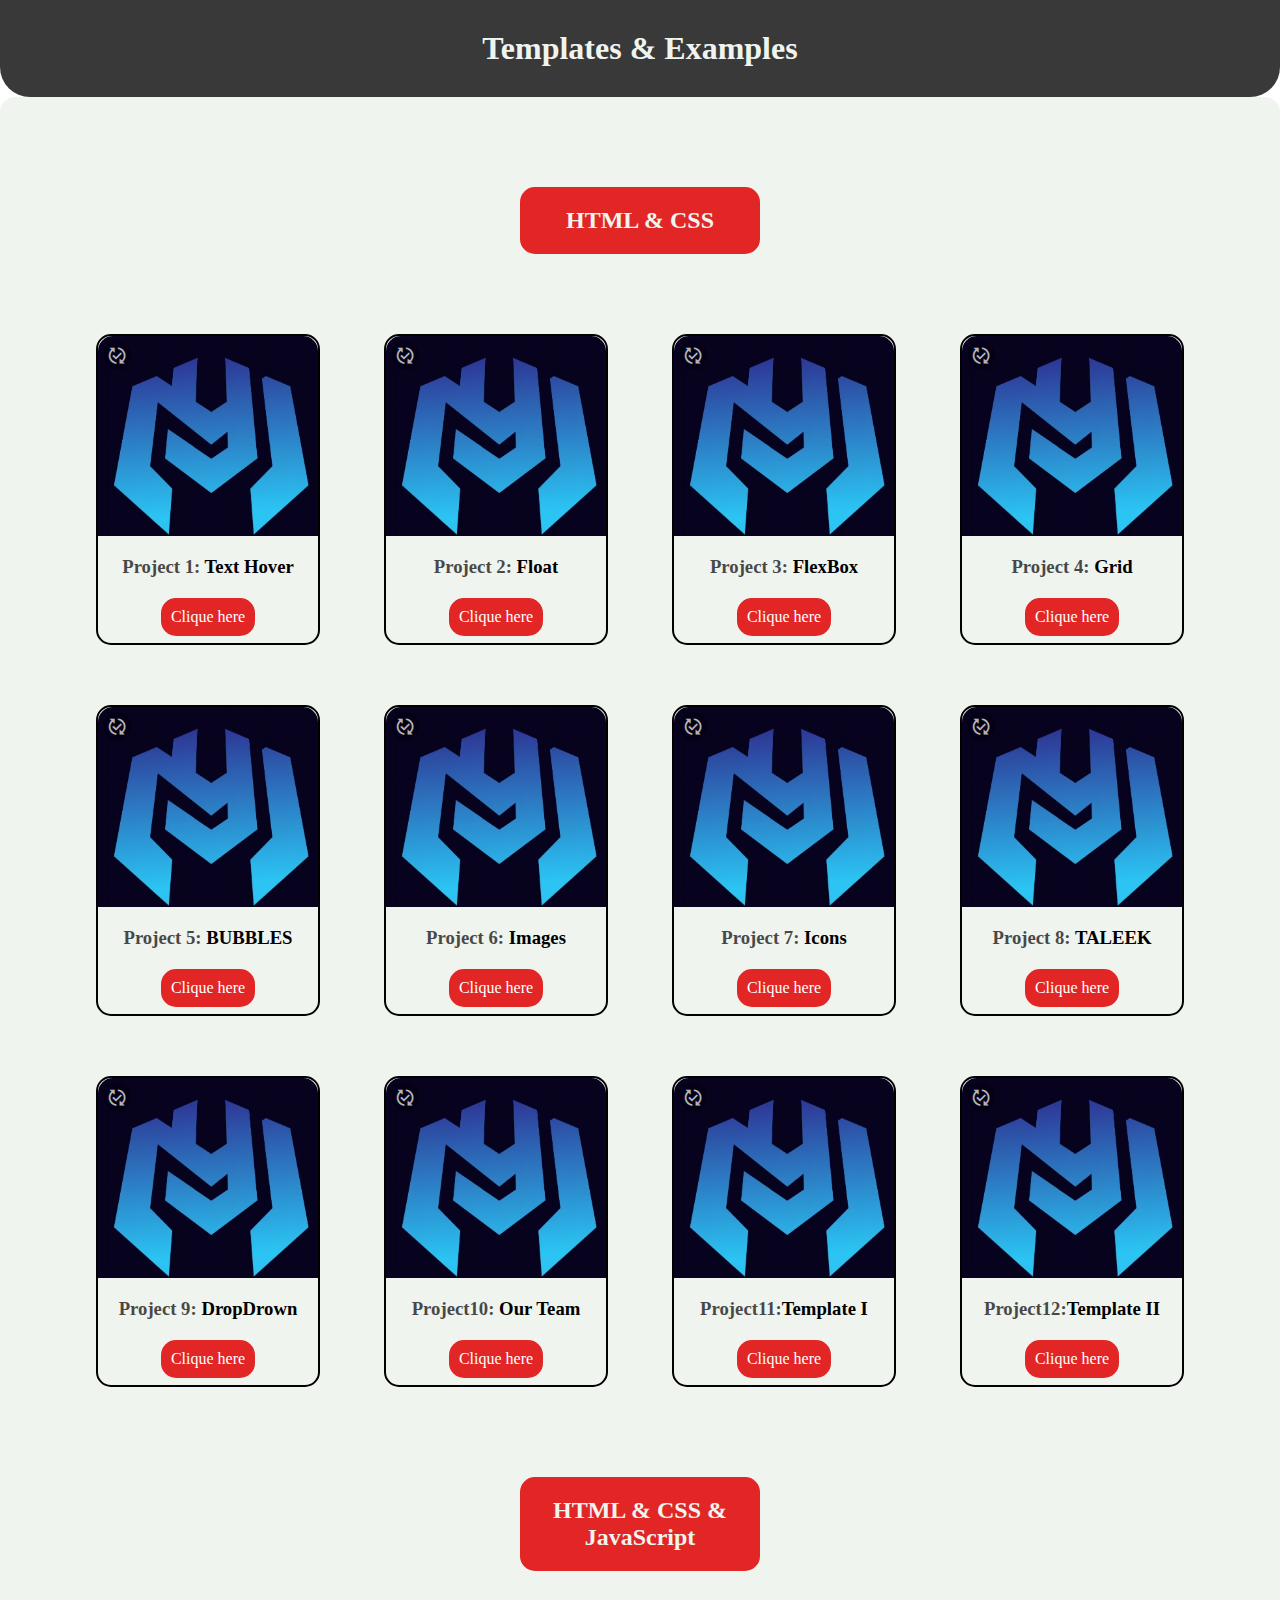
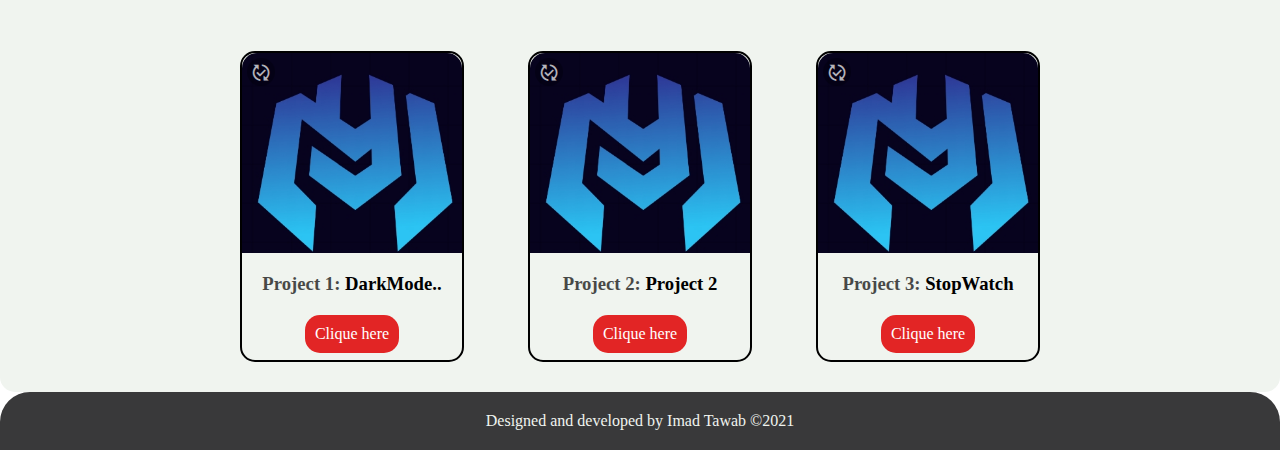
==== index.html @ 24a08903 "Rename project1.html to index.html" ====
<!DOCTYPE html>
<html lang="en">

<head>
  <meta charset="UTF-8" />
  <meta http-equiv="X-UA-Compatible" content="IE=edge" />
  <meta name="viewport" content="width=device-width, initial-scale=1.0" />
  <title>Templates & Examples</title>
  <link rel="stylesheet" href="project1.css" />
  <link rel="stylesheet" href="style.css" />
  <script defer src="project1.js"></script>
</head>

<body>
  <header>
    <h1>Templates & Examples</h1>
  </header>
  <!-- <section>
        <img src="6c8febc4-47ec-4127-ae42-761b988107ea.jpg" alt="photo">
        <h2 class="name">Imad Tawab</h2>
        <p class="p1">The is my web site Courses development</p>
    </section> -->
  <main>
    <section class="html">
      <h2 class="main-title">HTML & CSS</h2>
      <div id="top" class="top">
        <article class="zone">
          <span class="icon-published_with_changes"></span>
          <div class="lesson"></div>
          <div class="lesson2 dn img-hc-1"></div>
          <h3 class="type">
            <span class="opacity">Project 1:</span> Text Hover
          </h3>
          <a class="buton" href="https://imadtawab.github.io/project2-hc/">Clique here</a>
        </article>
        <article class="zone">
          <span class="icon-published_with_changes"></span>
          <div class="lesson"></div>
          <div class="lesson2 dn img-hc-2"></div>
          <h3 class="type"><span class="opacity">Project 2:</span> Float</h3>
          <a class="buton" href="https://imadtawab.github.io/project3-hc/">Clique here</a>
        </article>
        <article class="zone">
          <span class="icon-published_with_changes"></span>
          <div class="lesson"></div>
          <div class="lesson2 dn img-hc-3"></div>
          <h3 class="type">
            <span class="opacity">Project 3:</span> FlexBox
          </h3>
          <a class="buton" href="https://imadtawab.github.io/project4-hc/">Clique here</a>
        </article>
        <article class="zone">
          <span class="icon-published_with_changes"></span>
          <div class="lesson"></div>
          <div class="lesson2 dn img-hc-4"></div>
          <h3 class="type"><span class="opacity">Project 4:</span> Grid</h3>
          <a class="buton" href="https://imadtawab.github.io/project5-hc/">Clique here</a>
        </article>
        <article class="zone">
          <span class="icon-published_with_changes"></span>
          <div class="lesson"></div>
          <div class="lesson2 dn img-hc-5"></div>
          <h3 class="type">
            <span class="opacity">Project 5:</span> BUBBLES
          </h3>
          <a class="buton" href="https://imadtawab.github.io/project6-hc/">Clique here</a>
        </article>
        <article class="zone">
          <span class="icon-published_with_changes"></span>
          <div class="lesson"></div>
          <div class="lesson2 dn img-hc-6"></div>
          <h3 class="type"><span class="opacity">Project 6:</span> Images</h3>
          <a class="buton" href="https://imadtawab.github.io/project7-hc/">Clique here</a>
        </article>
        <article class="zone">
          <span class="icon-published_with_changes"></span>
          <div class="lesson"></div>
          <div class="lesson2 dn img-hc-7"></div>
          <h3 class="type"><span class="opacity">Project 7:</span> Icons</h3>
          <a class="buton" href="https://imadtawab.github.io/project8-hc/">Clique here</a>
        </article>
        <article class="zone">
          <span class="icon-published_with_changes"></span>
          <div class="lesson"></div>
          <div class="lesson2 dn img-hc-8"></div>
          <h3 class="type"><span class="opacity">Project 8:</span> TALEEK</h3>
          <a class="buton" href="https://imadtawab.github.io/project9-hc/">Clique here</a>
        </article>
        <article class="zone">
          <span class="icon-published_with_changes"></span>
          <div class="lesson"></div>
          <div class="lesson2 dn img-hc-9"></div>
          <h3 class="type">
            <span class="opacity">Project 9:</span> D‏ropDrown
          </h3>
          <a class="buton" href="https://imadtawab.github.io/project10-hc/">Clique here</a>
        </article>
        <article class="zone">
          <span class="icon-published_with_changes"></span>
          <div class="lesson"></div>
          <div class="lesson2 dn img-hc-10"></div>
          <h3 class="type">
            <span class="opacity">Project10:</span> Our Team
          </h3>
          <a class="buton" href="https://imadtawab.github.io/project11-hc/">Clique here</a>
        </article>
        <article class="zone">
          <span class="icon-published_with_changes"></span>
          <div class="lesson"></div>
          <div class="lesson2 dn img-hc-11"></div>
          <h3 class="type">
            <span class="opacity">Project11:</span>Template I
          </h3>
          <a class="buton" href="https://imadtawab.github.io/project12-hc/">Clique here</a>
        </article>
        <article class="zone">
          <span class="icon-published_with_changes"></span>
          <div class="lesson"></div>
          <div class="lesson2 dn img-hc-12"></div>
          <h3 class="type">
            <span class="opacity">Project12:</span>Template II
          </h3>
          <a class="buton" href="https://imadtawab.github.io/project13-hc/">Clique here</a>
        </article>
      </div>
    </section>
    <!-- 
********************************************
********************************************
********************************************
********************************************
 -->
    <section class="html">
      <h2 class="main-title">HTML & CSS & JavaScript</h2>
      <div id="top" class="top">
        <article class="zone">
          <span class="icon-published_with_changes"></span>
          <div class="lesson"></div>
          <div class="lesson2 dn img-hcj-1"></div>
          <h3 class="type">
            <span class="opacity">Project 1:</span> DarkMode..
          </h3>
          <a class="buton" href="https://imadtawab.github.io/Project/">Clique here</a>
        </article>
        <article class="zone">
          <span class="icon-published_with_changes"></span>
          <div class="lesson"></div>
          <div class="lesson2 dn img-hcj-2"></div>
          <h3 class="type">
            <span class="opacity">Project 2:</span> Project 2
          </h3>
          <a class="buton" href="https://imadtawab.github.io/To-do-list/">Clique here</a>
        </article>
        <article class="zone">
          <span class="icon-published_with_changes"></span>
          <div class="lesson"></div>
          <div class="lesson2 dn img-hcj-3"></div>
          <h3 class="type">
            <span class="opacity">Project 3:</span> StopWatch
          </h3>
          <a class="buton" href="https://imadtawab.github.io/StopWatch/">Clique here</a>
        </article>
        <!-- <article class="zone">
          <span class="icon-published_with_changes"></span>
          <div class="lesson"></div>
          <div class="lesson2 dn img-hcj-4"></div>
          <h3 class="type">
            <span class="opacity">Project 4:</span> ???????
          </h3>
          <a class="buton" href="#">Clique here</a>
        </article> -->
      </div>
    </section>
  </main>
  <footer>
    <p>Designed and developed by Imad Tawab ©2021</p>
  </footer>
</body>
</html>
---- project1.css ----
* {
  margin: 0;
  padding: 0;
  text-align: center;
  border-radius: 15px;
}
main {
  background-color: #f0f4ef;
  padding-top: 30px;
}
header,
footer {
  background-color: #39393a;
  color: #f0f4ef;
}
header {
  border-radius: 0 0 30px 30px;
  padding: 30px;
}
footer {
  border-radius: 30px 30px 0 0;
  padding: 20px;
}
img {
  margin-top: 50px;
}
.name {
  margin: 20px;
}
.p1 {
  margin-bottom: 50px;
}
.html{
  padding-top:60px;
}
.main-title {
  background-color: rgb(226, 37, 37);
  color: #f0f4ef;
  padding: 20px;
  width: 200px;
  margin: 0 auto;
  margin-bottom: 50px;
}
.zone {
  border: 2px solid rgb(0, 0, 0);
  margin: 30px;
  display: inline-block;
  width: 220px;
  position: relative;
}
.lesson{
  color: #f0f4ef;
  background-image: url(6c8febc4-47ec-4127-ae42-761b988107ea.jpg);
  background-size: cover;
  background-position: top center;
  height: 170px;
  padding: 15px;
  border-radius: 15px 15px 0 0;  
}
.lesson2{
  color: #f0f4ef;
  background-size: cover;
  background-position: top center;
  height: 170px;
  padding: 15px;
  border-radius: 15px 15px 0 0;  
}

.dn{
display:none;
}
/***********************
 image-HTML&CSS 
 **********************/
.img-hc-1 {
  background-image: url(../../images-Projects/HTML&CSS/img1.png);
}

.img-hc-2 {
  background-image: url(../../images-Projects/HTML&CSS/img2.png);
}

.img-hc-3 {
  background-image: url(../../images-Projects/HTML&CSS/img3.png);
}

.img-hc-4 {
  background-image: url(../../images-Projects/HTML&CSS/img4.png);
}
.img-hc-5 {
  background-image: url(../../images-Projects/HTML&CSS/img5.png);
}
.img-hc-6 {
  background-image: url(../../images-Projects/HTML&CSS/img6.png);
}
.img-hc-7 {
  background-image: url(../../images-Projects/HTML&CSS/img7.png);
}
.img-hc-8 {
  background-image: url(../../images-Projects/HTML&CSS/img8.png);
}
.img-hc-9 {
  background-image: url(../../images-Projects/HTML&CSS/img9.png);
}
.img-hc-10 {
  background-image: url(../../images-Projects/HTML&CSS/img10.png);
}
.img-hc-11 {
  background-image: url(../../images-Projects/HTML&CSS/img11.png);
}
.img-hc-12 {
  background-image: url(../../images-Projects/HTML&CSS/img12.png);
}
/***********************
 image-HTML&CSS&JavaScript
 **********************/
  .img-hcj-1 {
  background-image: url(../../images-Projects/HTML&CSS&JS/img1.png);
}
 .img-hcj-2 {
  background-image: url(../../images-Projects/HTML&CSS&JS/img2.png);
}
 .img-hcj-3 {
  background-image: url(../../images-Projects/HTML&CSS&JS/img3.png);
}

 /* ***********************
 *********************
 ***********************/
.type {
  margin: 20px;
}
.buton {
  text-decoration: none;
  background-color: rgb(226, 37, 37);
  color: white;
  padding: 10px;
  display: inline-block;
  margin-bottom: 7px;
}

/* 
            
 */
.opacity {
  opacity: 0.7;
}
.icon-published_with_changes {
  position: absolute;
  color: #fff;
  left: 5px;
  top: 5px;
  font-size: 20px;
  opacity: 0.7;
  transition: all 0.2s;
  transition: transform 0.6s;
  background-color: rgba(0, 0, 0, 0.363);
  padding: 4px;
  z-index:100;
}

.icon-published_with_changes:hover {
  opacity: 1;
  cursor: pointer;
}
.icon-published_with_changes:active {
  transform: rotate(360deg);
}
---- style.css ----
@font-face {
  font-family: 'icomoon';
  src:  url('fonts/icomoon.eot?55htps');
  src:  url('fonts/icomoon.eot?55htps#iefix') format('embedded-opentype'),
    url('fonts/icomoon.ttf?55htps') format('truetype'),
    url('fonts/icomoon.woff?55htps') format('woff'),
    url('fonts/icomoon.svg?55htps#icomoon') format('svg');
  font-weight: normal;
  font-style: normal;
  font-display: block;
}

[class^="icon-"], [class*=" icon-"] {
  /* use !important to prevent issues with browser extensions that change fonts */
  font-family: 'icomoon' !important;
  speak: never;
  font-style: normal;
  font-weight: normal;
  font-variant: normal;
  text-transform: none;
  line-height: 1;

  /* Better Font Rendering =========== */
  -webkit-font-smoothing: antialiased;
  -moz-osx-font-smoothing: grayscale;
}

.icon-published_with_changes:before {
  content: "\e900";
}
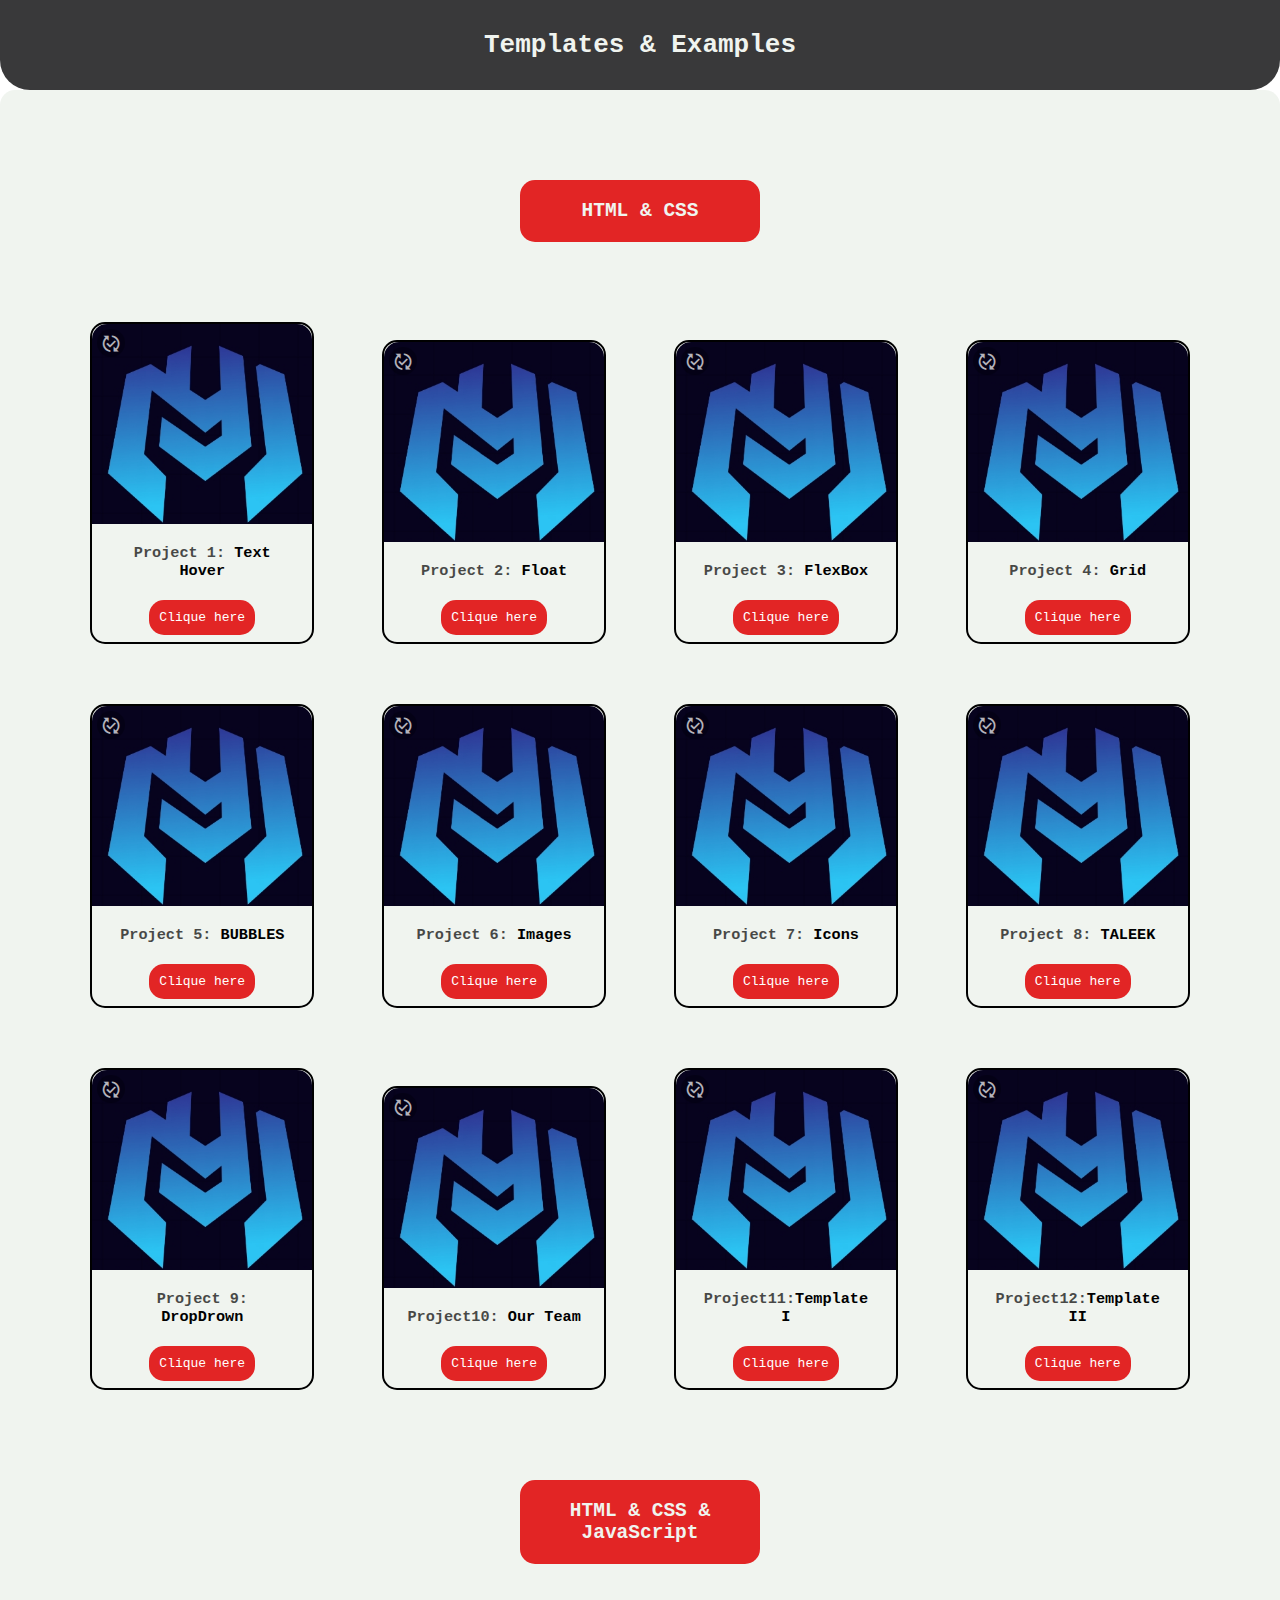
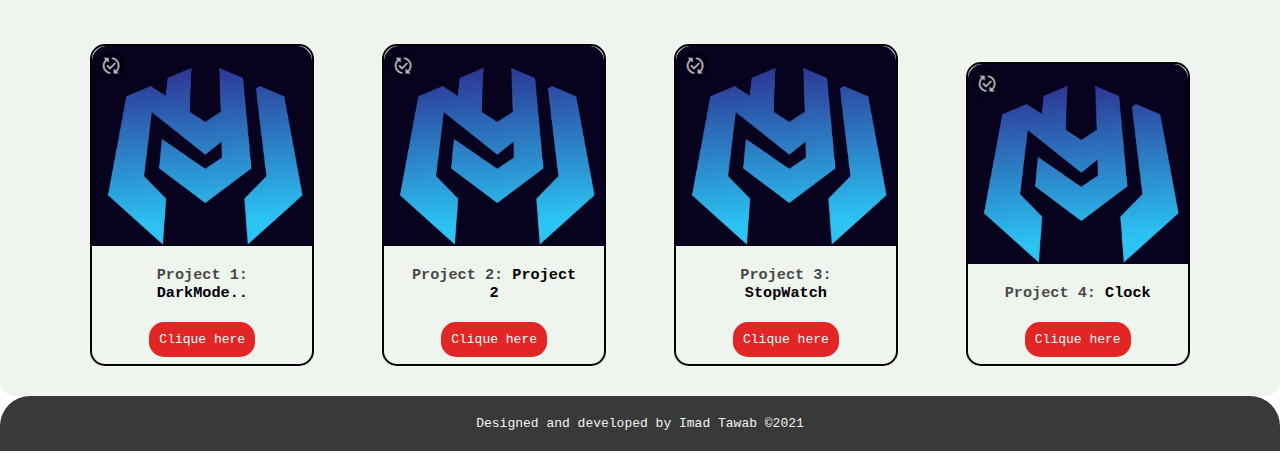
==== commit c1eb8330: "Add files via upload" ====
--- a/index.html
+++ b/index.html
@@ -160,6 +160,15 @@
           </h3>
           <a class="buton" href="https://imadtawab.github.io/StopWatch/">Clique here</a>
         </article>
+        <article class="zone">
+          <span class="icon-published_with_changes"></span>
+          <div class="lesson"></div>
+          <div class="lesson2 dn img-hcj-4"></div>
+          <h3 class="type">
+            <span class="opacity">Project 4:</span> Clock
+          </h3>
+          <a class="buton" href="https://imadtawab.github.io/Clock/">Clique here</a>
+        </article>
         <!-- <article class="zone">
           <span class="icon-published_with_changes"></span>
           <div class="lesson"></div>
@@ -176,4 +185,4 @@
     <p>Designed and developed by Imad Tawab ©2021</p>
   </footer>
 </body>
-</html>
+</html>--- a/project1.css
+++ b/project1.css
@@ -3,6 +3,7 @@
   padding: 0;
   text-align: center;
   border-radius: 15px;
+  font-family: monospace;
 }
 main {
   background-color: #f0f4ef;
@@ -73,55 +74,58 @@
  image-HTML&CSS 
  **********************/
 .img-hc-1 {
-  background-image: url(../../images-Projects/HTML&CSS/img1.png);
+  background-image: url(images/HTML&CSS/img1.png);
 }
 
 .img-hc-2 {
-  background-image: url(../../images-Projects/HTML&CSS/img2.png);
+  background-image: url(images/HTML&CSS/img2.png);
 }
 
 .img-hc-3 {
-  background-image: url(../../images-Projects/HTML&CSS/img3.png);
+  background-image: url(images/HTML&CSS/img3.png);
 }
 
 .img-hc-4 {
-  background-image: url(../../images-Projects/HTML&CSS/img4.png);
+  background-image: url(images/HTML&CSS/img4.png);
 }
 .img-hc-5 {
-  background-image: url(../../images-Projects/HTML&CSS/img5.png);
+  background-image: url(images/HTML&CSS/img5.png);
 }
 .img-hc-6 {
-  background-image: url(../../images-Projects/HTML&CSS/img6.png);
+  background-image: url(images/HTML&CSS/img6.png);
 }
 .img-hc-7 {
-  background-image: url(../../images-Projects/HTML&CSS/img7.png);
+  background-image: url(images/HTML&CSS/img7.png);
 }
 .img-hc-8 {
-  background-image: url(../../images-Projects/HTML&CSS/img8.png);
+  background-image: url(images/HTML&CSS/img8.png);
 }
 .img-hc-9 {
-  background-image: url(../../images-Projects/HTML&CSS/img9.png);
+  background-image: url(images/HTML&CSS/img9.png);
 }
 .img-hc-10 {
-  background-image: url(../../images-Projects/HTML&CSS/img10.png);
+  background-image: url(images/HTML&CSS/img10.png);
 }
 .img-hc-11 {
-  background-image: url(../../images-Projects/HTML&CSS/img11.png);
+  background-image: url(images/HTML&CSS/img11.png);
 }
 .img-hc-12 {
-  background-image: url(../../images-Projects/HTML&CSS/img12.png);
+  background-image: url(images/HTML&CSS/img12.png);
 }
 /***********************
  image-HTML&CSS&JavaScript
  **********************/
   .img-hcj-1 {
-  background-image: url(../../images-Projects/HTML&CSS&JS/img1.png);
+  background-image: url(images/HTML&CSS&JS/img1.png);
 }
  .img-hcj-2 {
-  background-image: url(../../images-Projects/HTML&CSS&JS/img2.png);
+  background-image: url(images/HTML&CSS&JS/img2.png);
 }
- .img-hcj-3 {
-  background-image: url(../../images-Projects/HTML&CSS&JS/img3.png);
+.img-hcj-3 {
+  background-image: url(images/HTML&CSS&JS/img3.png);
+}
+.img-hcj-4 {
+  background-image: url(images/HTML&CSS&JS/img4.png);
 }
 
  /* ***********************
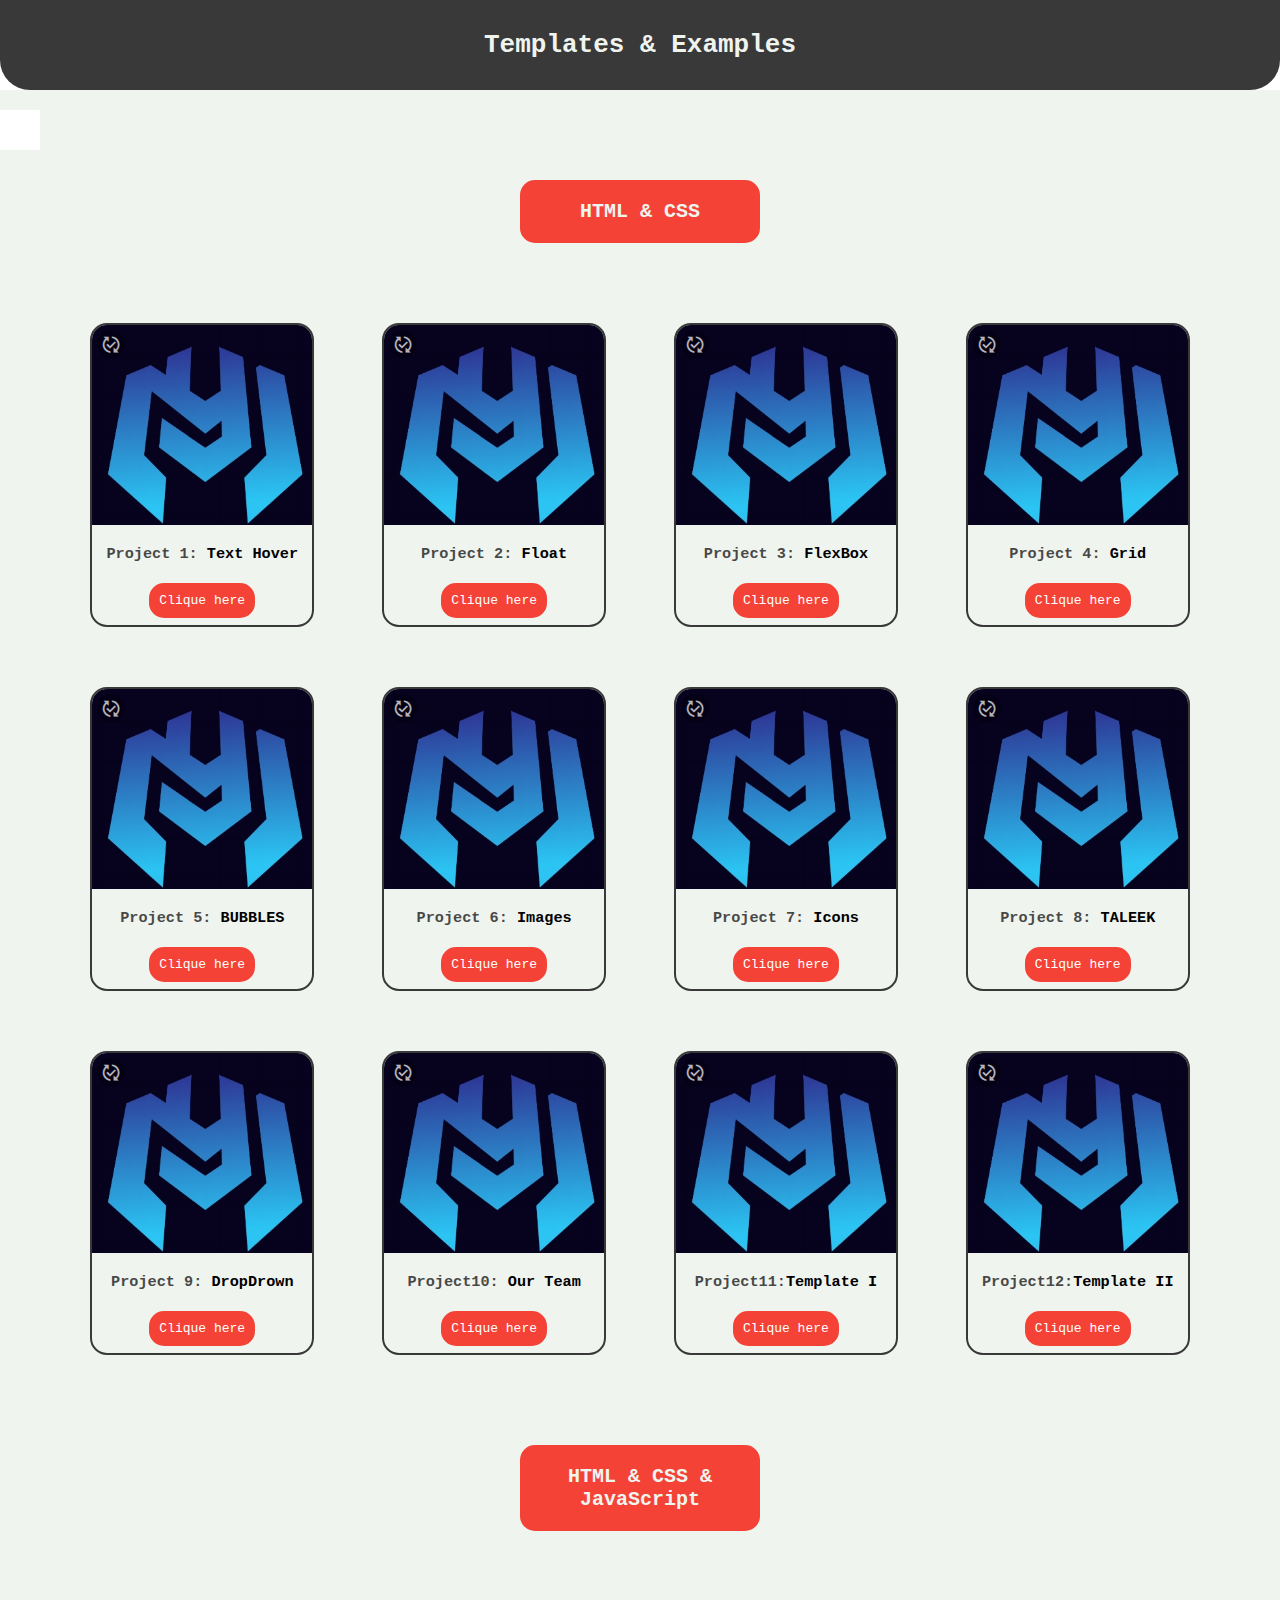
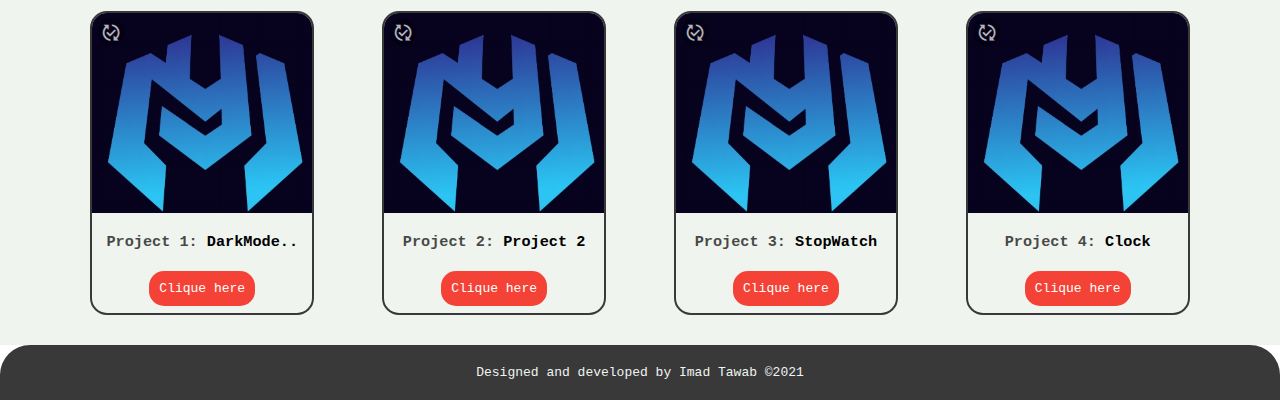
==== commit 0f2794cc: "Add files via upload" ====
--- a/index.html
+++ b/index.html
@@ -10,16 +10,115 @@
   <link rel="stylesheet" href="style.css" />
   <script defer src="project1.js"></script>
 </head>
-
 <body>
+  <div class="shadow"></div>
   <header>
     <h1>Templates & Examples</h1>
   </header>
-  <!-- <section>
-        <img src="6c8febc4-47ec-4127-ae42-761b988107ea.jpg" alt="photo">
-        <h2 class="name">Imad Tawab</h2>
-        <p class="p1">The is my web site Courses development</p>
-    </section> -->
+  <section class="parametre">
+    <div class="cog">
+      <span class="icon-cog"></span>
+    </div>
+
+
+
+    <div class="scroll">
+
+
+
+      <h1>parametre</h1>
+      <div class="chg-bg">
+        <h2>Change background :</h2>
+        <div class="styleBg bg-main">
+          <h3>Main background</h3>
+          <ul class="color">
+            <li data-color="#f44336" class="active"></li>
+            <li data-color="#e91e63"></li>
+            <li data-color="#9c27b0"></li>
+            <li data-color="#3f51b5"></li>
+            <li data-color="#2196f3"></li>
+            <li data-color="#009688"></li>
+            <li data-color="#4caf50"></li>
+            <li data-color="#cddc39"></li>
+            <li data-color="#ff9800"></li>
+            <li data-color="#39393a"></li>
+        </div>
+        <div class="styleBg bg-socondaire">
+          <h3>header & footer background</h3>
+          <ul class="color">
+            <li data-color="#f44336" class="active"></li>
+            <li data-color="#e91e63"></li>
+            <li data-color="#9c27b0"></li>
+            <li data-color="#3f51b5"></li>
+            <li data-color="#2196f3"></li>
+            <li data-color="#009688"></li>
+            <li data-color="#4caf50"></li>
+            <li data-color="#cddc39"></li>
+            <li data-color="#ff9800"></li>
+            <li data-color="#39393a"></li>
+        </div>
+
+      </div>
+      <div class="chg-bg">
+        <h2>Change Font :</h2>
+        <div class="styleBg">
+          <h3>change font family</h3>
+          <ul class="ft-family">
+            <li data-ftfamily="monospace" class="active">Hello</li>
+            <li data-ftfamily="cursive">Hello</li>
+            <li data-ftfamily="fantasy">Hello</li>
+            <li data-ftfamily="sans-serif">Hello</li>
+            
+        </div>
+        <div class="styleBg">
+          <h3>change font Style Title</h3>
+          <ul class="ft-style">
+            <li data-ftstyle="normal" class="active">normal</li>
+            <li data-ftstyle="italic">italic</li>
+        </div>
+        <div class="styleBg">
+          <h3>change font Size Title</h3>
+          <ul class="ft-size">
+            <button class="left active"> < </button>
+            <div> <span class="loopSpan">20px</span> </div>
+            <button class="right active"> > </button>
+        </div>
+
+
+
+
+
+
+
+      </div>
+
+
+
+    <!-- <div class="chg-bg">
+      <h2>Reglage Zone :</h2>
+      
+      <div class="styleBg">
+        <h3>change border zone auto</h3>
+        <ul class="zoneBorder">
+          <li class="borderYes active">Yes</li>
+          <li class="borderNo">No</li>
+      </div> -->
+
+
+
+
+
+
+
+
+    </div>
+
+
+
+
+
+    </div>
+  </section>
   <main>
     <section class="html">
       <h2 class="main-title">HTML & CSS</h2>
@@ -124,12 +223,11 @@
         </article>
       </div>
     </section>
-    <!-- 
+
+    <!-- ********************************************
 ********************************************
 ********************************************
-********************************************
-********************************************
- -->
+********************************************-->
     <section class="html">
       <h2 class="main-title">HTML & CSS & JavaScript</h2>
       <div id="top" class="top">
@@ -181,8 +279,11 @@
       </div>
     </section>
   </main>
+
+
   <footer>
     <p>Designed and developed by Imad Tawab ©2021</p>
   </footer>
 </body>
+
 </html>--- a/project1.css
+++ b/project1.css
@@ -1,17 +1,50 @@
+:root {
+  /* --main-color:rgb(226, 37, 37); */
+  --main-color: #f44336;
+  --bghf-color: #39393a;
+  --fontFamily: monospace;
+  --fontStyle: normal;
+  --f-size:20px;
+}
+h1,
+h2,
+h3,
+h4,
+h5,
+h6 {
+  font-style: var(--fontStyle);
+}
 * {
   margin: 0;
   padding: 0;
   text-align: center;
-  border-radius: 15px;
-  font-family: monospace;
-}
+  /* border-radius: 15px; */
+  font-family: var(--fontFamily);
+}
+li {
+  list-style: none;
+}
+
 main {
   background-color: #f0f4ef;
   padding-top: 30px;
 }
+.shadow {
+  display: none;
+  position: fixed;
+  top: 0;
+  bottom: 0;
+  right: 0;
+  left: 0;
+  background-color: rgba(0, 0, 0, 0.301);
+  z-index: 1000;
+}
+.db {
+  display: block;
+}
 header,
 footer {
-  background-color: #39393a;
+  background-color: var(--bghf-color);
   color: #f0f4ef;
 }
 header {
@@ -22,6 +55,291 @@
   border-radius: 30px 30px 0 0;
   padding: 20px;
 }
+
+/********************************************** 
+*****************Star Parametre**************** 
+********************************************* */
+.parametre {
+  background-color: #fff;
+  position: fixed;
+  top: 0;
+  left: -300px;
+  width: 300px;
+  z-index: 1000;
+  border-radius: 0 15px 15px 0;
+  /* height: 100vh; */
+  transition: left 0.4s;
+}
+.overHiden {
+  overflow-y: hidden;
+}
+.scroll {
+  overflow: auto;
+  height: 100vh;
+}
+.left0 {
+  left: 0;
+}
+.parametre .cog {
+  position: absolute;
+  right: -40px;
+  top: 110px;
+  background-color: #fff;
+  color: var(--main-color);
+  cursor: pointer;
+  /* color:var(--main-color); */
+}
+.parametre .cog .icon-cog {
+  content: "\e994";
+  display: block;
+  padding: 10px;
+  font-size: 20px;
+}
+.parametre h1 {
+  padding: 20px;
+  background-color: var(--bghf-color);
+  border-radius: 0 0 30px 30px;
+  color: #fff;
+}
+.parametre .chg-bg h2 {
+  width: fit-content;
+  padding: 30px 0px 10px 15px;
+  font-size: 18px;
+  color: var(--main-color);
+}
+.parametre .chg-bg .styleBg {
+  background-color: #f0f4ef;
+  border-radius: 15px;
+  margin: 10px 15px;
+  padding-bottom: 15px;
+  box-shadow: 0 0 2px rgba(61, 42, 42);
+}
+.parametre .chg-bg .styleBg h3 {
+  padding: 15px;
+}
+.parametre .chg-bg .styleBg ul.color {
+  display: grid;
+  /* justify-content: space-evenly; */
+  margin: 10px;
+  grid-template-columns: repeat(6, auto);
+}
+.parametre .chg-bg .styleBg ul.color li {
+  width: 20px;
+  height: 20px;
+  border-radius: 50%;
+  margin: 5px;
+  opacity: 0.5;
+  border: 4px solid #f0f4ef;
+  cursor: pointer;
+  transition: border 0.3s;
+}
+.parametre .chg-bg .styleBg ul.color li.active {
+  opacity: 1;
+  border: 4px solid #fff;
+}
+.parametre .chg-bg .styleBg ul.color li:first-child {
+  background-color: #f44336;
+}
+.parametre .chg-bg .styleBg ul.color li:nth-child(2) {
+  background-color: #e91e63;
+}
+.parametre .chg-bg .styleBg ul.color li:nth-child(3) {
+  background-color: #9c27b0;
+}
+.parametre .chg-bg .styleBg ul.color li:nth-child(4) {
+  background-color: #3f51b5;
+}
+.parametre .chg-bg .styleBg ul.color li:nth-child(5) {
+  background-color: #2196f3;
+}
+.parametre .chg-bg .styleBg ul.color li:nth-child(6) {
+  background-color: #009688;
+}
+.parametre .chg-bg .styleBg ul.color li:nth-child(7) {
+  background-color: #4caf50;
+}
+.parametre .chg-bg .styleBg ul.color li:nth-child(8) {
+  background-color: #cddc39;
+}
+.parametre .chg-bg .styleBg ul.color li:nth-child(9) {
+  background-color: #ff9800;
+}
+.parametre .chg-bg .styleBg ul.color li:last-child {
+  background-color: #39393a;
+}
+
+/* font-family*/
+
+.parametre .chg-bg .styleBg ul.ft-family {
+  display: grid;
+  align-items: center;
+  margin: 10px;
+  grid-template-columns: repeat(4, auto);
+}
+.parametre .chg-bg .styleBg ul.ft-family li {
+  opacity: 0.25;
+  cursor: pointer;
+  transition: opacity 0.3s;
+
+}
+.parametre .chg-bg .styleBg ul.ft-family li.active {
+  opacity: 1;
+}
+.parametre .chg-bg .styleBg ul.ft-family li:first-child {
+  font-family: monospace;
+}
+.parametre .chg-bg .styleBg ul.ft-family li:nth-child(2) {
+  font-family: cursive;
+}
+.parametre .chg-bg .styleBg ul.ft-family li:nth-child(3) {
+  font-family: fantasy;
+}
+
+.parametre .chg-bg .styleBg ul.ft-family li:last-child {
+  font-family: sans-serif;
+}
+/* font-style */
+
+.parametre .chg-bg .styleBg ul.ft-style {
+  display: grid;
+  align-items: center;
+  margin: 10px;
+  grid-template-columns: repeat(2, auto);
+}
+.parametre .chg-bg .styleBg ul.ft-style li {
+  opacity: 0.25;
+  cursor: pointer;
+  transition: opacity 0.3s;
+}
+.parametre .chg-bg .styleBg ul.ft-style li.active {
+  opacity: 1;
+}
+.parametre .chg-bg .styleBg ul.ft-style li:first-child {
+  font-style: normal;
+}
+
+.parametre .chg-bg .styleBg ul.ft-style li:last-child {
+  font-style: italic;
+}
+
+/* font-size */
+
+.parametre .chg-bg .styleBg ul.ft-size {
+  display: flex;
+  justify-content: space-evenly;
+  align-items: center;
+  margin: 10px;
+  /* grid-template-columns: repeat(2, auto); */
+}
+.parametre .chg-bg .styleBg ul.ft-size button {
+  all:unset;
+  opacity: 0.25;
+  cursor: pointer;
+  font-weight: bold;
+  font-size: 25px;
+  transition: opacity 0.3s;
+  padding:0 20px;
+}
+.parametre .chg-bg .styleBg ul.ft-size button.active {
+  opacity: 1;
+}
+.parametre .chg-bg .styleBg ul.ft-size button:disabled {
+  opacity: 0.25;
+  transform: scale(.95);
+}
+
+.parametre .chg-bg .styleBg ul.ft-size div {
+  display: grid;
+  align-items: center;
+  font-weight:bold;
+  background-color: #fff;
+  width: 45px;
+  height: 30px;
+  border-radius: 7px;
+  box-shadow: 0 0 10px rgba(0, 0, 0, 0.609);
+  overflow: hidden;
+}
+.parametre .chg-bg .styleBg ul.ft-size div span{
+  transition: transform 1s;
+}
+.origine-right{
+  animation: right .5s 1;
+}
+@keyframes right {
+  0%{
+    transform: translate(0,0);
+  }
+  50%{
+    transform: translate(50px,0);
+  }
+  51%{
+    transform: translate(50px,50px);
+  }
+  52%{
+    transform: translate(-50px,0);
+  }
+  100%{
+    transform: translate(0,0);
+  }
+}
+.origine-left{
+  animation: left .5s 1;
+}
+@keyframes left {
+  0%{
+    transform: translate(0,0);
+  }
+  50%{
+    transform: translate(-50px,0);
+  }
+  51%{
+    transform: translate(-50px,50px);
+  }
+  52%{
+    transform: translate(50px,0);
+  }
+  100%{
+    transform: translate(0,0);
+  }
+}
+
+/* .origine-left{
+  
+} */
+
+
+
+/* zone-border */
+/* .parametre .chg-bg .styleBg ul.zoneBorder {
+  display: grid;
+  align-items: center;
+  margin: 10px;
+  grid-template-columns: repeat(2, auto);
+}
+.parametre .chg-bg .styleBg ul.zoneBorder li {
+  opacity: 0.5;
+  cursor: pointer;
+  transition: border 0.3s;
+  background-color: var(--bghf-color);
+  width: 26px;
+  margin: auto;
+  padding: 7px 15px;
+  color: #fff;
+  border-radius: 10px;
+}
+.parametre .chg-bg .styleBg ul.zoneBorder li.active {
+  opacity: 1;
+}
+.parametre .chg-bg .styleBg ul.zoneBorder li:first-child {
+}
+
+.parametre .chg-bg .styleBg ul.zoneBorder li:last-child {
+} */
+
+/********************************************** 
+*****************End Parametre**************** 
+********************************************* */
+
 img {
   margin-top: 50px;
 }
@@ -31,44 +349,48 @@
 .p1 {
   margin-bottom: 50px;
 }
-.html{
-  padding-top:60px;
+.html {
+  padding-top: 60px;
 }
 .main-title {
-  background-color: rgb(226, 37, 37);
+  background-color: var(--main-color);
   color: #f0f4ef;
   padding: 20px;
   width: 200px;
   margin: 0 auto;
   margin-bottom: 50px;
+  border-radius: 15px;
+  font-size:var(--f-size);
 }
 .zone {
-  border: 2px solid rgb(0, 0, 0);
+  border-radius: 17px;
+  border: 2px solid var(--bghf-color);
+  /* border: 2px solid rgb(0, 0, 0); */
   margin: 30px;
   display: inline-block;
   width: 220px;
   position: relative;
 }
-.lesson{
+.lesson {
   color: #f0f4ef;
   background-image: url(6c8febc4-47ec-4127-ae42-761b988107ea.jpg);
   background-size: cover;
   background-position: top center;
   height: 170px;
   padding: 15px;
-  border-radius: 15px 15px 0 0;  
-}
-.lesson2{
+  border-radius: 15px 15px 0 0;
+}
+.lesson2 {
   color: #f0f4ef;
   background-size: cover;
   background-position: top center;
   height: 170px;
   padding: 15px;
-  border-radius: 15px 15px 0 0;  
-}
-
-.dn{
-display:none;
+  border-radius: 15px 15px 0 0;
+}
+
+.dn {
+  display: none;
 }
 /***********************
  image-HTML&CSS 
@@ -115,10 +437,10 @@
 /***********************
  image-HTML&CSS&JavaScript
  **********************/
-  .img-hcj-1 {
+.img-hcj-1 {
   background-image: url(images/HTML&CSS&JS/img1.png);
 }
- .img-hcj-2 {
+.img-hcj-2 {
   background-image: url(images/HTML&CSS&JS/img2.png);
 }
 .img-hcj-3 {
@@ -128,15 +450,16 @@
   background-image: url(images/HTML&CSS&JS/img4.png);
 }
 
- /* ***********************
+/* ***********************
  *********************
  ***********************/
 .type {
-  margin: 20px;
+  margin: 20px auto;
 }
 .buton {
+  border-radius: 15px;
   text-decoration: none;
-  background-color: rgb(226, 37, 37);
+  background-color: var(--main-color);
   color: white;
   padding: 10px;
   display: inline-block;
@@ -156,11 +479,11 @@
   top: 5px;
   font-size: 20px;
   opacity: 0.7;
-  transition: all 0.2s;
   transition: transform 0.6s;
   background-color: rgba(0, 0, 0, 0.363);
   padding: 4px;
-  z-index:100;
+  z-index: 100;
+  border-radius: 50%;
 }
 
 .icon-published_with_changes:hover {
--- a/style.css
+++ b/style.css
@@ -1,10 +1,10 @@
 @font-face {
   font-family: 'icomoon';
-  src:  url('fonts/icomoon.eot?55htps');
-  src:  url('fonts/icomoon.eot?55htps#iefix') format('embedded-opentype'),
-    url('fonts/icomoon.ttf?55htps') format('truetype'),
-    url('fonts/icomoon.woff?55htps') format('woff'),
-    url('fonts/icomoon.svg?55htps#icomoon') format('svg');
+  src:  url('fonts/icomoon.eot?to1ty5');
+  src:  url('fonts/icomoon.eot?to1ty5#iefix') format('embedded-opentype'),
+    url('fonts/icomoon.ttf?to1ty5') format('truetype'),
+    url('fonts/icomoon.woff?to1ty5') format('woff'),
+    url('fonts/icomoon.svg?to1ty5#icomoon') format('svg');
   font-weight: normal;
   font-style: normal;
   font-display: block;
@@ -28,3 +28,6 @@
 .icon-published_with_changes:before {
   content: "\e900";
 }
+.icon-cog:before {
+  content: "\e994";
+}
